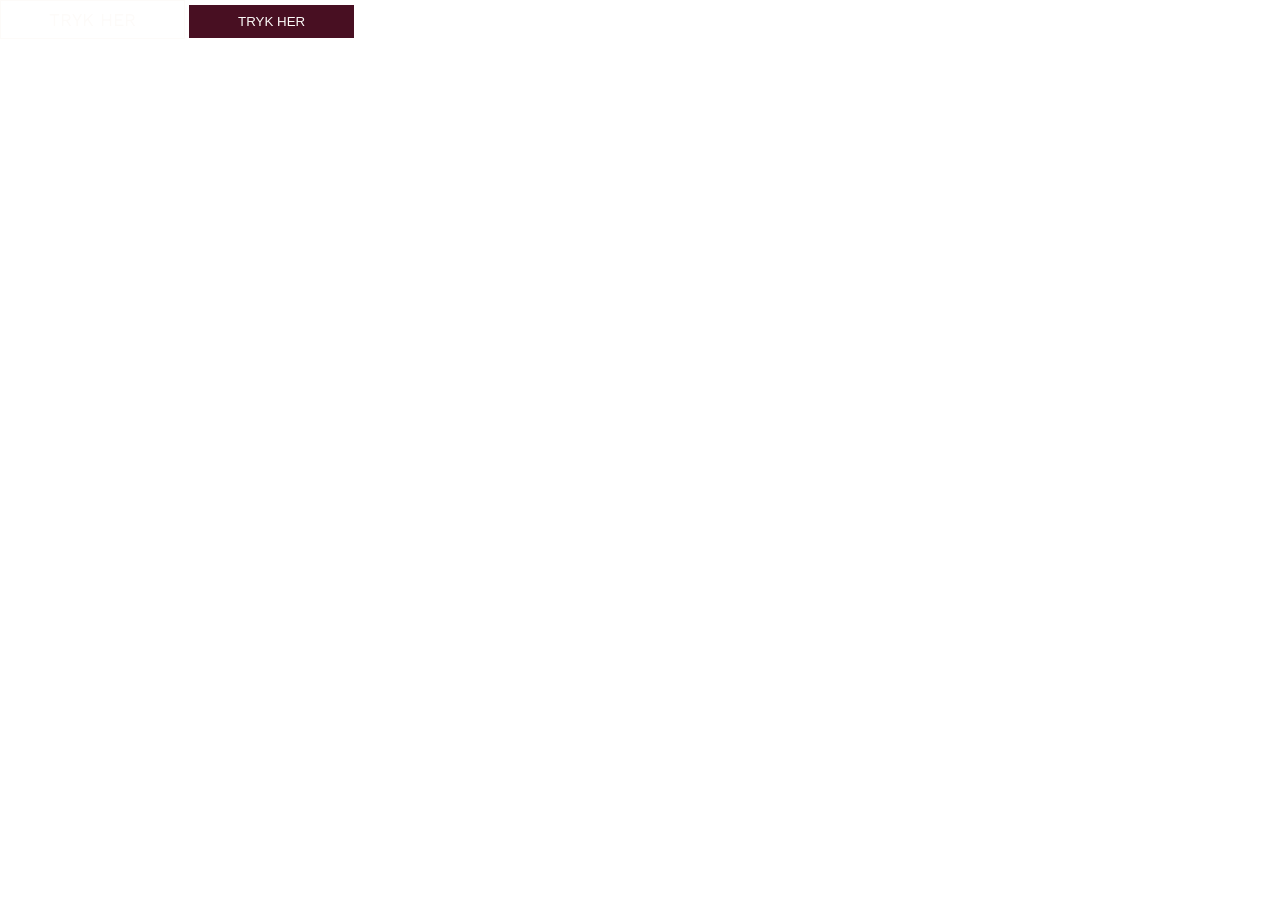
==== index.html @ fd64bf2e "opstart" ====
<!DOCTYPE html>
<html lang="en">

<head>
    <meta charset="UTF-8">
    <meta name="viewport" content="width=device-width, initial-scale=1.0">

    <link rel="preconnect" href="https://fonts.googleapis.com">
    <link rel="preconnect" href="https://fonts.gstatic.com" crossorigin>
    <link
        href="https://fonts.googleapis.com/css2?family=Cormorant+Garamond:ital,wght@0,300..700;1,300..700&family=Urbanist:ital,wght@0,100..900;1,100..900&family=Work+Sans:ital,wght@0,100..900;1,100..900&display=swap"
        rel="stylesheet">

    <link rel="stylesheet" href="system.css">
    <link rel="stylesheet" href="index.css">
    <script src="burger.js" defer></script>

    <title>Document</title>

</head>

<body>

    <button class="btn">TRYK HER</button>
    <button class="btn-secondary">TRYK HER</button>
</body>

</html>
---- system.css ----
/*
System styles
1: Reset
2: Variable & tokens
3: Layout containers & Breakpoints
4: Layout/Grid
5: Tekst & Typografi
6: Forms
7: Links & Buttons
8: Medier
9: Hjælpere
10: Komponenter
11: Animationer
12: Custom CSS
*/

/* ========== 1: Reset ========== */

* {
  margin: 0;
  padding: 0;
  box-sizing: border-box;
}

a {
  text-decoration: none;
}

img {
  max-width: 100%;
  display: block;
}

/* ========== 2: Variable & tokens ========== */

:root {
  /* farver*/
  --color-base-white: #fdfbf9;
  --color-beige: #c3b8af;
  --color-dark-red: #480f22;
  --color-base-black: #1e1c1b;

  /* Spacing */
  --space-zero: 0;
  --space-xs: 0.25rem;
  --space-sm: 0.5rem;
  --space-md: 1rem;
  --space-lg: 1.5rem;
  --space-xl: 2rem;
  --space-xxl: 3rem;
  --space-xxxl: 6rem;

  /* Font-størrelser */
  --font-size-display-lg: 55px;
  --font-size-display-sm: 25px;
  --font-size-h1-lg: 50px;
  --font-size-h1-sm: 21px;
  --font-size-h2-lg: 38px;
  --font-size-h2-sm: 18px;
  --font-size-h3-lg: 35px;
  --font-size-h3-sm: 16px;
  --font-size-h4-lg: 25px;
  --font-size-h4-sm: 14px;
  --font-size-cta-lg: 18px;
  --font-size-cta-sm: 14px;
  --font-size-p-lg: 21px;
  --font-size-p-sm: 12px;

  --font-weight-light: 300;
  --font-weight-normal: 400;
  --font-weight-bold: 700;

  /* Borders & Radius */
  --radius: 25px;

  /* Spacing */
  --space-zero: 0;
  --space-xs: 0.25rem;
  --space-sm: 0.5rem;
  --space-md: 1rem;
  --space-lg: 1.5rem;
  --space-xl: 2rem;
  --space-xxl: 3rem;
  --space-xxxl: 6rem;
}

/* Surface Tokens / classes*/
.bg-primary {
  background-color: var(--color-base-white);
}
.text-primary {
  color: var(--color-base-black);
}
.text-secondary-light {
  color: var(--color-base-white);
}

/* rounded tokens /classes */
.rounded-border {
  border-radius: var(--radius);
}

/* ========== 4: Layout/Grid ========== */

/* Grundlæggende grid (mobile-first) */
.grid {
  display: grid;
  grid-template-columns: repeat(12, 1fr);
  gap: 0.5rem;
  margin: 0 calc(0.5rem / 2);
  grid-auto-rows: minmax(2rem, auto);
}
@media (min-width: 400px) {
  .grid {
    gap: 1rem;
    margin: 0 calc(1rem / 2);
  }
}

/* Responsive kolonne-klasser  */
.col-1 {
  grid-column: auto / span 1;
}
.col-2 {
  grid-column: auto / span 2;
}
.col-3 {
  grid-column: auto / span 3;
}
.col-4 {
  grid-column: auto / span 4;
}
.col-5 {
  grid-column: auto / span 5;
}
.col-6 {
  grid-column: auto / span 6;
}
.col-7 {
  grid-column: auto / span 7;
}
.col-8 {
  grid-column: auto / span 8;
}
.col-9 {
  grid-column: auto / span 9;
}
.col-10 {
  grid-column: auto / span 10;
}
.col-11 {
  grid-column: auto / span 11;
}
.col-12 {
  grid-column: auto / span 12;
}

/* Mellemstore skærme (sm: ≥760px) */
@media (min-width: 760px) {
  .col-sm-1 {
    grid-column: auto / span 1;
  }
  .col-sm-2 {
    grid-column: auto / span 2;
  }
  .col-sm-3 {
    grid-column: auto / span 3;
  }
  .col-sm-4 {
    grid-column: auto / span 4;
  }
  .col-sm-5 {
    grid-column: auto / span 5;
  }
  .col-sm-6 {
    grid-column: auto / span 6;
  }
  .col-sm-7 {
    grid-column: auto / span 7;
  }
  .col-sm-8 {
    grid-column: auto / span 8;
  }
  .col-sm-9 {
    grid-column: auto / span 9;
  }
  .col-sm-10 {
    grid-column: auto / span 10;
  }
  .col-sm-11 {
    grid-column: auto / span 11;
  }
  .col-sm-12 {
    grid-column: auto / span 12;
  }
}

/* Store skærme (md: ≥960px) */
@media (min-width: 960px) {
  .col-md-1 {
    grid-column: auto / span 1;
  }
  .col-md-2 {
    grid-column: auto / span 2;
  }
  .col-md-3 {
    grid-column: auto / span 3;
  }
  .col-md-4 {
    grid-column: auto / span 4;
  }
  .col-md-5 {
    grid-column: auto / span 5;
  }
  .col-md-6 {
    grid-column: auto / span 6;
  }
  .col-md-7 {
    grid-column: auto / span 7;
  }
  .col-md-8 {
    grid-column: auto / span 8;
  }
  .col-md-9 {
    grid-column: auto / span 9;
  }
  .col-md-10 {
    grid-column: auto / span 10;
  }
  .col-md-11 {
    grid-column: auto / span 11;
  }
  .col-md-12 {
    grid-column: auto / span 12;
  }
}

/* Extra store skærme (lg: ≥1280px) */
@media (min-width: 1280px) {
  .col-lg-1 {
    grid-column: auto / span 1;
  }
  .col-lg-2 {
    grid-column: auto / span 2;
  }
  .col-lg-3 {
    grid-column: auto / span 3;
  }
  .col-lg-4 {
    grid-column: auto / span 4;
  }
  .col-lg-5 {
    grid-column: auto / span 5;
  }
  .col-lg-6 {
    grid-column: auto / span 6;
  }
  .col-lg-7 {
    grid-column: auto / span 7;
  }
  .col-lg-8 {
    grid-column: auto / span 8;
  }
  .col-lg-9 {
    grid-column: auto / span 9;
  }
  .col-lg-10 {
    grid-column: auto / span 10;
  }
  .col-lg-11 {
    grid-column: auto / span 11;
  }
  .col-lg-12 {
    grid-column: auto / span 12;
  }
}

/* Col-start classes til at definere startpositioner...*/
.col-start-1 {
  grid-column-start: 1;
}
.col-start-2 {
  grid-column-start: 2;
}
.col-start-3 {
  grid-column-start: 3;
}
.col-start-4 {
  grid-column-start: 4;
}
.col-start-5 {
  grid-column-start: 5;
}
.col-start-6 {
  grid-column-start: 6;
}
.col-start-7 {
  grid-column-start: 7;
}
.col-start-8 {
  grid-column-start: 8;
}
.col-start-9 {
  grid-column-start: 9;
}
.col-start-10 {
  grid-column-start: 10;
}
.col-start-11 {
  grid-column-start: 11;
}
.col-start-12 {
  grid-column-start: 12;
}

/* Mellemstore skærme (sm: ≥760px) */
@media (min-width: 760px) {
  .col-sm-start-1 {
    grid-column-start: 1;
  }
  .col-sm-start-2 {
    grid-column-start: 2;
  }
  .col-sm-start-3 {
    grid-column-start: 3;
  }
  .col-sm-start-4 {
    grid-column-start: 4;
  }
  .col-sm-start-5 {
    grid-column-start: 5;
  }
  .col-sm-start-6 {
    grid-column-start: 6;
  }
  .col-sm-start-7 {
    grid-column-start: 7;
  }
  .col-sm-start-8 {
    grid-column-start: 8;
  }
  .col-sm-start-9 {
    grid-column-start: 9;
  }
  .col-sm-start-10 {
    grid-column-start: 10;
  }
  .col-sm-start-11 {
    grid-column-start: 11;
  }
  .col-sm-start-12 {
    grid-column-start: 12;
  }
}

/* Store skærme (md: ≥960px) */
@media (min-width: 960px) {
  .col-md-start-1 {
    grid-column-start: 1;
  }
  .col-md-start-2 {
    grid-column-start: 2;
  }
  .col-md-start-3 {
    grid-column-start: 3;
  }
  .col-md-start-4 {
    grid-column-start: 4;
  }
  .col-md-start-5 {
    grid-column-start: 5;
  }
  .col-md-start-6 {
    grid-column-start: 6;
  }
  .col-md-start-7 {
    grid-column-start: 7;
  }
  .col-md-start-8 {
    grid-column-start: 8;
  }
  .col-md-start-9 {
    grid-column-start: 9;
  }
  .col-md-start-10 {
    grid-column-start: 10;
  }
  .col-md-start-11 {
    grid-column-start: 11;
  }
  .col-md-start-12 {
    grid-column-start: 12;
  }
}

/* Extra store skærme (lg: ≥1200px) */
@media (min-width: 1200px) {
  .col-lg-start-1 {
    grid-column-start: 1;
  }
  .col-lg-start-2 {
    grid-column-start: 2;
  }
  .col-lg-start-3 {
    grid-column-start: 3;
  }
  .col-lg-start-4 {
    grid-column-start: 4;
  }
  .col-lg-start-5 {
    grid-column-start: 5;
  }
  .col-lg-start-6 {
    grid-column-start: 6;
  }
  .col-lg-start-7 {
    grid-column-start: 7;
  }
  .col-lg-start-8 {
    grid-column-start: 8;
  }
  .col-lg-start-9 {
    grid-column-start: 9;
  }
  .col-lg-start-10 {
    grid-column-start: 10;
  }
  .col-lg-start-11 {
    grid-column-start: 11;
  }
  .col-lg-start-12 {
    grid-column-start: 12;
  }
}

/* Nested grid */
.nested-grid {
  display: grid;
  grid-template-columns: repeat(12, 1fr);
  gap: 1rem; /* 2 * 8px */
  margin-top: 2rem; /* 2 * 8px */
}

/* Kolonne-klasser til det nestede grid */
.nested-grid > [class*="col-"] {
  background-color: #e0e0e0;
  border: 1px solid #ccc;
}

/* Lodret justering af indhold */
.content-start {
  align-content: flex-start;
}
.content-center {
  align-content: center;
}
.content-end {
  align-content: flex-end;
}
.content-between {
  align-content: space-between;
}
.content-around {
  align-content: space-around;
}
.content-stretch {
  align-content: stretch;
}

/* Flexbox classes */

/* Flebox display */
.flex {
  display: flex;
}
.inline-flex {
  display: inline-flex;
}

/* Flebox retning */
.flex-row {
  flex-direction: row;
}
.flex-row-reverse {
  flex-direction: row-reverse;
}
.flex-col {
  flex-direction: column;
}
.flex-col-reverse {
  flex-direction: column-reverse;
}

/* Justering af indhold */
.justify-start {
  justify-content: flex-start;
}
.justify-end {
  justify-content: flex-end;
}
.justify-center {
  justify-content: center;
}
.justify-between {
  justify-content: space-between;
}
.justify-around {
  justify-content: space-around;
}
.justify-evenly {
  justify-content: space-evenly;
}

/* Lodret justering */
.items-start {
  align-items: flex-start;
}
.items-end {
  align-items: flex-end;
}
.items-center {
  align-items: center;
}
.items-baseline {
  align-items: baseline;
}
.items-stretch {
  align-items: stretch;
}

/* Individuel lodret justering */
.self-start {
  align-self: flex-start;
}
.self-end {
  align-self: flex-end;
}
.self-center {
  align-self: center;
}
.self-baseline {
  align-self: baseline;
}
.self-stretch {
  align-self: stretch;
}

/* Individuel vandret justering */
.justify-self-start {
  justify-self: start;
}
.justify-self-end {
  justify-self: end;
}
.justify-self-center {
  justify-self: center;
}
.justify-self-stretch {
  justify-self: stretch;
}

/* Omflytning */
.flex-wrap {
  flex-wrap: wrap;
}
.flex-nowrap {
  flex-wrap: nowrap;
}
.flex-wrap-reverse {
  flex-wrap: wrap-reverse;
}

/* Gaps = Afstand mellem elementer */
.gap-zero {
  gap: var(--space-zero);
}
.gap-xs {
  gap: var(--space-xs);
}
.gap-sm {
  gap: var(--space-sm);
}
.gap-md {
  gap: var(--space-md);
}
.gap-lg {
  gap: var(--space-lg);
}
.gap-xl {
  gap: var(--space-xl);
}
.gap-xxl {
  gap: var(--space-xxl);
}

/* Små skærme (≥400px) */
@media (min-width: 400px) {
  .xs\:gap-zero {
    gap: var(--space-zero);
  }
  .xs\:gap-xs {
    gap: var(--space-xs);
  }
  .xs\:gap-sm {
    gap: var(--space-sm);
  }
  .xs\:gap-md {
    gap: var(--space-md);
  }
  .xs\:gap-lg {
    gap: var(--space-lg);
  }
  .xs\:gap-xl {
    gap: var(--space-xl);
  }
  .xs\:gap-xxl {
    gap: var(--space-xxl);
  }
}

/* Tablet skærme (≥760px) */
@media (min-width: 760px) {
  .sm\:gap-zero {
    gap: var(--space-zero);
  }
  .sm\:gap-xs {
    gap: var(--space-xs);
  }
  .sm\:gap-sm {
    gap: var(--space-sm);
  }
  .sm\:gap-md {
    gap: var(--space-md);
  }
  .sm\:gap-lg {
    gap: var(--space-lg);
  }
  .sm\:gap-xl {
    gap: var(--space-xl);
  }
  .sm\:gap-xxl {
    gap: var(--space-xxl);
  }
}

/* Mellemstore skærme (≥960px) */
@media (min-width: 960px) {
  .md\:gap-zero {
    gap: var(--space-zero);
  }
  .md\:gap-xs {
    gap: var(--space-xs);
  }
  .md\:gap-sm {
    gap: var(--space-sm);
  }
  .md\:gap-md {
    gap: var(--space-md);
  }
  .md\:gap-lg {
    gap: var(--space-lg);
  }
  .md\:gap-xl {
    gap: var(--space-xl);
  }
  .md\:gap-xxl {
    gap: var(--space-xxl);
  }
}

/* Store skærme (≥1200px) */
@media (min-width: 1200px) {
  .lg\:gap-zero {
    gap: var(--space-zero);
  }
  .lg\:gap-xs {
    gap: var(--space-xs);
  }
  .lg\:gap-sm {
    gap: var(--space-sm);
  }
  .lg\:gap-md {
    gap: var(--space-md);
  }
  .lg\:gap-lg {
    gap: var(--space-lg);
  }
  .lg\:gap-xl {
    gap: var(--space-xl);
  }
  .lg\:gap-xxl {
    gap: var(--space-xxl);
  }
}

/* ========== 5: Tekst & Typografi ========== */

.display,
h1,
h2 {
  font-family: "Cormorant Garamond", serif;
}

h3,
h4 {
  font-family: "Urbanist", sans-serif;
}

p,
.btn {
  font-family: "Work Sans", sans-serif;
}

/* mobile first */
.display {
  font-size: var(--font-size-display-sm);
}
h1 {
  font-size: var(--font-size-h1-sm);
}
h2 {
  font-size: var(--font-size-h2-sm);
}
h3 {
  font-size: var(--font-size-h3-sm);
  font-weight: 200;
}
h4 {
  font-size: var(--font-size-h4-sm);
  font-weight: 100;
}
p {
  font-size: var(--font-size-p-sm);
}
.btn {
  font-size: var(--font-size-cta-sm);
}

/* desktop */
@media (min-width: 760px) {
  .display {
    font-size: var(--font-size-display-lg);
  }
  h1 {
    font-size: var(--font-size-h1-lg);
  }
  h2 {
    font-size: var(--font-size-h2-lg);
  }
  h3 {
    font-size: var(--font-size-h3-lg);
  }
  h4 {
    font-size: var(--font-size-h4-lg);
  }
  p {
    font-size: var(--font-size-p-lg);
  }
  .btn {
    font-size: var(--font-size-cta-lg);
  }
}

/* Tekstjustering */
/* Standard tekstjustering (mobil-first) */
.text-left {
  text-align: left;
}
.text-center {
  text-align: center;
}
.text-right {
  text-align: right;
}
.text-justify {
  text-align: justify;
}

/* Tablet skærme (≥760px) */
@media (min-width: 760px) {
  .sm\:text-left {
    text-align: left;
  }
  .sm\:text-center {
    text-align: center;
  }
  .sm\:text-right {
    text-align: right;
  }
  .sm\:text-justify {
    text-align: justify;
  }
}

/* Mellemstore skærme (≥960px) */
@media (min-width: 960px) {
  .md\:text-left {
    text-align: left;
  }
  .md\:text-center {
    text-align: center;
  }
  .md\:text-right {
    text-align: right;
  }
  .md\:text-justify {
    text-align: justify;
  }
}

/* Store skærme (≥1200px) */
@media (min-width: 1200px) {
  .lg\:text-left {
    text-align: left;
  }
  .lg\:text-center {
    text-align: center;
  }
  .lg\:text-right {
    text-align: right;
  }
  .lg\:text-justify {
    text-align: justify;
  }
}

/* ========== 7: links & Buttons ========== */

/* Knap-varianter */
.btn {
  background-color: transparent;
  color: var(--color-base-white);
  padding: var(--space-sm) var(--space-xxl);
  border: 1px solid var(--color-base-white);
  cursor: pointer;
  transition: background-color 0.2s ease;
  text-decoration: none;
}

.btn:hover {
  background-color: var(--color-dark-red);
  text-decoration: none;
}

.btn-secondary {
  background-color: var(--color-dark-red);
  color: var(--color-base-white);
  padding: var(--space-sm) var(--space-xxl);
  border: 1px solid var(--color-dark-red);
  cursor: pointer;
  transition: background-color 0.2s ease;
  text-decoration: none;
}

.btn-secondary:hover {
  background-color: transparent;
  color: var(--color-dark-red);
}

/* knap størrelser*/
.btn-sm {
  padding: var(--space-xs) var(--space-sm);
  font-size: var(--font-size-sm);
}

.btn-md {
  padding: var(--space-sm) var(--space-md);
  font-size: var(--font-size-base);
}

.btn-lg {
  padding: var(--space-md) var(--space-lg);
  font-size: var(--font-size-lg);
}
.btn-full {
  padding: var(--space-md) var(--space-lg);
  font-size: var(--font-size-lg);
  width: 100%;
}

/* links / a hrefs*/
a {
  color: var(--color-base-black);
  text-decoration: none;
  transition: color 0.2s ease;
}

a:hover {
  color: var(--color-dark-red);
  text-decoration: none;
}

/* ========== 8: Medier ========== */
img {
  width: 100%;
  max-width: 100%;
  height: auto;
}

/* ========== 9: Hjælpere ========== */

/*fjern tekstunderstregning*/
.text-decoration-none {
  text-decoration: none;
}

/* Mobil (default) */
.hidden {
  display: none;
}
.visible {
  display: block;
}

/* Mellemstore skærme (sm: ≥760px) */
@media (min-width: 760px) {
  .hidden-sm {
    display: none;
  }
  .visible-sm {
    display: block;
  }
}

/* Store skærme (md: ≥960px) */
@media (min-width: 960px) {
  .hidden-md {
    display: none;
  }
  .visible-md {
    display: block;
  }
}

/* Extra store skærme (lg: ≥1200px) */
@media (min-width: 1200px) {
  .hidden-lg {
    display: none;
  }
  .visible-lg {
    display: block;
  }
}

/* Padding classes */
.p-zero {
  padding: var(--space-zero);
}
.p-xs {
  padding: var(--space-xs);
}
.p-sm {
  padding: var(--space-sm);
}
.p-md {
  padding: var(--space-md);
}
.p-lg {
  padding: var(--space-lg);
}
.p-xl {
  padding: var(--space-xl);
}
.p-xxl {
  padding: var(--space-xxl);
}
.p-xxxl {
  padding: var(--space-xxxl);
}
.p-t-zero {
  padding-top: var(--space-zero);
}
.p-t-xs {
  padding-top: var(--space-xs);
}
.p-t-sm {
  padding-top: var(--space-sm);
}
.p-t-md {
  padding-top: var(--space-md);
}
.p-t-lg {
  padding-top: var(--space-lg);
}
.p-t-xl {
  padding-top: var(--space-xl);
}
.p-t-xxl {
  padding-top: var(--space-xxl);
}
.p-t-xxxl {
  padding-top: var(--space-xxxl);
}
.p-r-zero {
  padding-right: var(--space-zero);
}
.p-r-xs {
  padding-right: var(--space-xs);
}
.p-r-sm {
  padding-right: var(--space-sm);
}
.p-r-md {
  padding-right: var(--space-md);
}
.p-r-lg {
  padding-right: var(--space-lg);
}
.p-r-xl {
  padding-right: var(--space-xl);
}
.p-r-xxl {
  padding-right: var(--space-xxl);
}
.p-r-xxxl {
  padding-right: var(--space-xxxl);
}
.p-b-zero {
  padding-bottom: var(--space-zero);
}
.p-b-xs {
  padding-bottom: var(--space-xs);
}
.p-b-sm {
  padding-bottom: var(--space-sm);
}
.p-b-md {
  padding-bottom: var(--space-md);
}
.p-b-lg {
  padding-bottom: var(--space-lg);
}
.p-b-xl {
  padding-bottom: var(--space-xl);
}
.p-b-xxl {
  padding-bottom: var(--space-xxl);
}
.p-b-xxxl {
  padding-bottom: var(--space-xxxl);
}
.p-l-zero {
  padding-left: var(--space-zero);
}
.p-l-xs {
  padding-left: var(--space-xs);
}
.p-l-sm {
  padding-left: var(--space-sm);
}
.p-l-md {
  padding-left: var(--space-md);
}
.p-l-lg {
  padding-left: var(--space-lg);
}
.p-l-xl {
  padding-left: var(--space-xl);
}
.p-l-xxl {
  padding-left: var(--space-xxl);
}
.p-l-xxxl {
  padding-left: var(--space-xxxl);
}

/* Margin classes */
.m-zero {
  margin: var(--space-zero);
}
.m-xs {
  margin: var(--space-xs);
}
.m-sm {
  margin: var(--space-sm);
}
.m-md {
  margin: var(--space-md);
}
.m-lg {
  margin: var(--space-lg);
}
.m-xl {
  margin: var(--space-xl);
}
.m-xxl {
  margin: var(--space-xxl);
}
.m-xxxl {
  margin: var(--space-xxxl);
}
.m-t-zero {
  margin-top: var(--space-zero);
}
.m-t-xs {
  margin-top: var(--space-xs);
}
.m-t-sm {
  margin-top: var(--space-sm);
}
.m-t-md {
  margin-top: var(--space-md);
}
.m-t-lg {
  margin-top: var(--space-lg);
}
.m-t-xl {
  margin-top: var(--space-xl);
}
.m-t-xxl {
  margin-top: var(--space-xxl);
}
.m-t-xxxl {
  margin-top: var(--space-xxxl);
}
.m-r-zero {
  margin-right: var(--space-zero);
}
.m-r-xs {
  margin-right: var(--space-xs);
}
.m-r-sm {
  margin-right: var(--space-sm);
}
.m-r-md {
  margin-right: var(--space-md);
}
.m-r-lg {
  margin-right: var(--space-lg);
}
.m-r-xl {
  margin-right: var(--space-xl);
}
.m-r-xxl {
  margin-right: var(--space-xxl);
}
.m-r-xxxl {
  margin-right: var(--space-xxxl);
}
.m-b-zero {
  margin-bottom: var(--space-zero);
}
.m-b-xs {
  margin-bottom: var(--space-xs);
}
.m-b-sm {
  margin-bottom: var(--space-sm);
}
.m-b-md {
  margin-bottom: var(--space-md);
}
.m-b-lg {
  margin-bottom: var(--space-lg);
}
.m-b-xl {
  margin-bottom: var(--space-xl);
}
.m-b-xxl {
  margin-bottom: var(--space-xxl);
}
.m-b-xxxl {
  margin-bottom: var(--space-xxxl);
}
.m-l-zero {
  margin-left: var(--space-zero);
}
.m-l-xs {
  margin-left: var(--space-xs);
}
.m-l-sm {
  margin-left: var(--space-sm);
}
.m-l-md {
  margin-left: var(--space-md);
}
.m-l-lg {
  margin-left: var(--space-lg);
}
.m-l-xl {
  margin-left: var(--space-xl);
}
.m-l-xxl {
  margin-left: var(--space-xxl);
}
.m-l-xxxl {
  margin-left: var(--space-xxxl);
}

/* ========== 10: Komponenter ========== */

/*Navbar*/
/* Navbar styling */
.navbarfixed {
  position: fixed;
  top: 0;
  left: 0;
  width: 100%;
  background: var(--color-bright);
}
.mobile-menu {
  position: fixed;
  top: 0;
  left: 0;
  bottom: 0;
  background-color: var(--color-bright);
  width: 100%;
  padding: 96px var(--space-xl);
  z-index: 1000;
}
.mobile-menu a {
  padding: var(--space-sm) 0;
}
.logo,
.navicon {
  z-index: 1001;
}

/* ========== 11: Animationer ========== */
/* Glat scrolling for anker-links */
html {
  scroll-behavior: smooth;
}

/* ----------------------------------------------
 * Generated by Animista on 2026-10-2 15:17:36
 * Licensed under FreeBSD License.
 * See http://animista.net/license for more info. 
 * w: http://animista.net, t: @cssanimista
 * ---------------------------------------------- */

.slide-fwd-center {
  -webkit-animation: slide-fwd-center 0.45s cubic-bezier(0.25, 0.46, 0.45, 0.94)
    both;
  animation: slide-fwd-center 0.45s cubic-bezier(0.25, 0.46, 0.45, 0.94) both;
}

@-webkit-keyframes slide-fwd-center {
  0% {
    -webkit-transform: translateZ(0);
    transform: translateZ(0);
  }
  100% {
    -webkit-transform: translateZ(160px);
    transform: translateZ(160px);
  }
}
@keyframes slide-fwd-center {
  0% {
    -webkit-transform: translateZ(0);
    transform: translateZ(0);
  }
  100% {
    -webkit-transform: translateZ(160px);
    transform: translateZ(160px);
  }
}

/* ========== 12: Custom CSS ========== */
/* Tilføj dine egne brugerdefinerede stilarter her - eller tilføj dem i en separat fil */
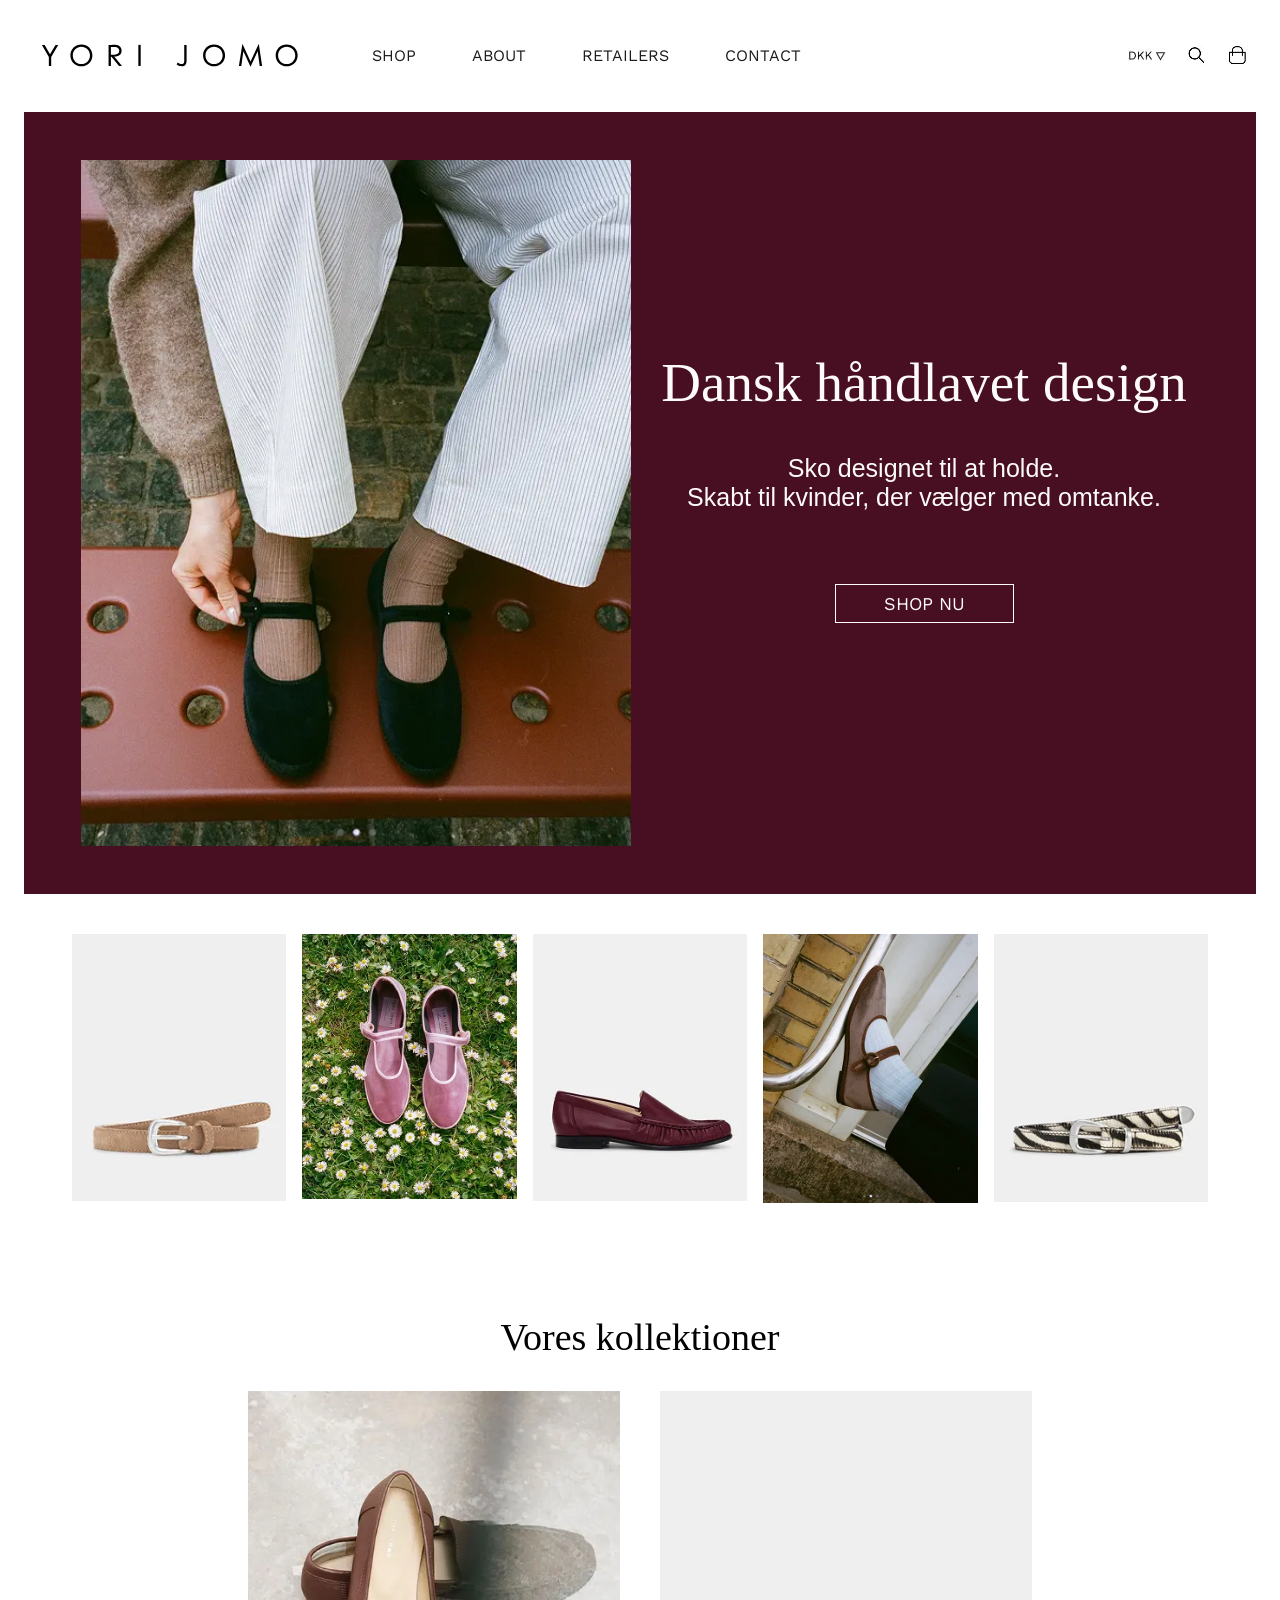
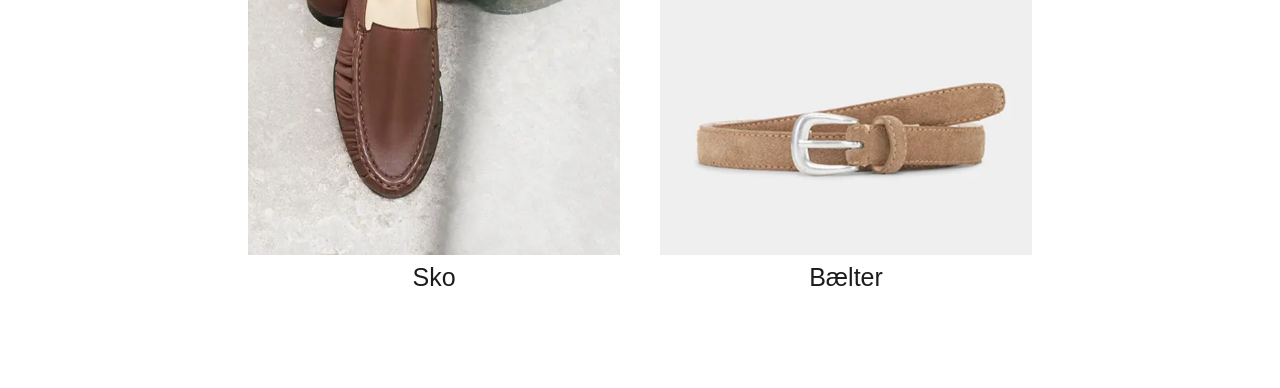
==== commit 97b297ed: "laura_update" ====
--- a/index.html
+++ b/index.html
@@ -4,6 +4,7 @@
 <head>
     <meta charset="UTF-8">
     <meta name="viewport" content="width=device-width, initial-scale=1.0">
+    <meta name="robots" content="noindex">
 
     <link rel="preconnect" href="https://fonts.googleapis.com">
     <link rel="preconnect" href="https://fonts.gstatic.com" crossorigin>
@@ -15,14 +16,92 @@
     <link rel="stylesheet" href="index.css">
     <script src="burger.js" defer></script>
 
-    <title>Document</title>
-
+    <title>Forside</title>
 </head>
 
 <body>
+    <header>
+        <nav>
+            <a href="index.html">
+                <img src="img_laura/logo.svg" alt="logo">
+            </a>
 
-    <button class="btn">TRYK HER</button>
-    <button class="btn-secondary">TRYK HER</button>
+            <button class="burger" aria-label="Åbn menu" aria-expanded="false">
+                <span></span>
+                <span></span>
+                <span></span>
+            </button>
+
+            <ul class="menu">
+                <li><a href="#">SHOP</a></li>
+                <li><a href="#">ABOUT</a></li>
+                <li><a href="#">RETAILERS</a></li>
+                <li><a href="#">CONTACT</a></li>
+            </ul>
+
+
+            <a href="#" class="navbar_icons">
+                <img src="img_laura/nav.webp" alt="icons">
+            </a>
+        </nav>
+
+    </header>
+
+    <section class="section_hero">
+        <div class="hero">
+            <div class="hero_1">
+                <img src="img_laura/hero-laura.webp" alt="hero">
+            </div>
+            <div class="hero_2">
+                <p class="display">Dansk håndlavet design</p>
+                <h4>Sko designet til at holde. <br> Skabt til kvinder, der vælger med omtanke.</h4>
+                <a href="#" class="btn read-more">
+                    <span class="button-text">SHOP NU</span>
+                    <span class="button-arrow" aria-hidden="true">→</span>
+                </a>
+            </div>
+        </div>
+    </section>
+    <section class="section_galleri">
+        <div class="galleri grid">
+            <div class="col-6 col-lg-2">
+                <img src="img_laura/galleri-1.webp" alt="shop">
+            </div>
+            <div class="col-6  col-lg-2">
+                <img src="img_laura/galleri-2.webp" alt="shop">
+            </div>
+            <div class="col-6  col-lg-2">
+                <img src="img_laura/galleri-3.webp" alt="shop">
+            </div>
+            <div class="col-6  col-lg-2">
+                <img src="img_laura/galleri-4.webp" alt="shop">
+            </div>
+            <div class="col-lg-2 galleri_mobil-skjul">
+                <img src="img_laura/galleri-5.webp" alt="shop">
+            </div>
+
+        </div>
+    </section>
+    <section class="section_kollektioner">
+        <h2>Vores kollektioner</h2>
+
+        <div class="grid gap1">
+            <div class="col-6">
+                <a href="#" class="kollektion">
+                    <img src="img_laura/kollektion_sko3.webp" alt="sko">
+                    <h4>Sko</h4>
+                </a>
+            </div>
+            <div class="col-6">
+                <a href="#" class="kollektion">
+                    <img src="img_laura/kollektion_belt.webp" alt="bælter">
+                    <h4>Bælter</h4>
+                </a>
+            </div>
+        </div>
+
+    </section>
+
 </body>
 
 </html>
--- a/system.css
+++ b/system.css
@@ -693,7 +693,7 @@
   }
 }
 
-/* ========== 5: Tekst & Typografi ========== */
+/* ========== 5: Tekst & Typografi, fonte ========== */
 
 .display,
 h1,
@@ -707,7 +707,8 @@
 }
 
 p,
-.btn {
+.btn,
+.menu {
   font-family: "Work Sans", sans-serif;
 }
 
@@ -838,7 +839,8 @@
 }
 
 .btn:hover {
-  background-color: var(--color-dark-red);
+  background-color: var(--color-base-white);
+  color: var(--color-dark-red);
   text-decoration: none;
 }
 
@@ -1229,8 +1231,7 @@
  * ---------------------------------------------- */
 
 .slide-fwd-center {
-  -webkit-animation: slide-fwd-center 0.45s cubic-bezier(0.25, 0.46, 0.45, 0.94)
-    both;
+  -webkit-animation: slide-fwd-center 0.45s cubic-bezier(0.25, 0.46, 0.45, 0.94) both;
   animation: slide-fwd-center 0.45s cubic-bezier(0.25, 0.46, 0.45, 0.94) both;
 }
 
--- a/index.css
+++ b/index.css
@@ -0,0 +1,226 @@
+/********************* MOBIL *********************/
+/* hero sektion */
+.hero {
+  background-color: var(--color-dark-red);
+  padding: var(--space-lg);
+  display: flex;
+  flex-direction: column;
+  gap: var(--space-xl);
+  color: var(--color-base-white);
+}
+
+.hero_2 {
+  display: flex;
+  flex-direction: column;
+  align-items: center;
+  text-align: center;
+  gap: var(--space-lg);
+}
+
+.hero_2 a {
+  margin: 1rem 0;
+}
+
+.section_hero {
+  padding: 0 0 1.5rem;
+}
+
+.hero_1 img {
+  width: 100%;
+  max-width: 400px;
+  height: auto;
+  margin: 0 auto;
+}
+
+/* Galleri sektion */
+.galleri_mobil-skjul {
+  display: none;
+}
+
+/* Kollektioner */
+.section_kollektioner h2 {
+  text-align: center;
+  margin-bottom: 1rem;
+}
+.kollektion h4 {
+  text-align: center;
+  margin-top: var(--space-sm);
+}
+
+.section_kollektioner {
+  margin: 4rem 1rem;
+}
+
+/* HEADER NAVBAR */
+header nav {
+  display: flex;
+  align-items: center;
+  margin: 1rem;
+}
+
+.menu {
+  list-style: none;
+  display: none; /* skjult i mobil */
+}
+
+.navbar_icons {
+  display: none;
+}
+
+/* Burger menu */
+.burger {
+  display: flex;
+  flex-direction: column;
+  gap: 6px;
+  padding: 0;
+  margin-left: auto;
+  border: none;
+  background: none;
+  cursor: pointer;
+}
+
+.burger span {
+  width: 25px;
+  height: 2px;
+  background-color: var(--color-base-black);
+  display: block;
+}
+
+/* Når menuen åbnes */
+nav.active .menu {
+  display: flex;
+  flex-direction: column;
+  gap: 1.5rem;
+  position: absolute;
+  top: 100%;
+  left: 0;
+  width: 100%;
+  margin: 0;
+  padding: 2rem;
+  box-sizing: border-box;
+  background-color: var(--color-base-white);
+  border: 1px solid var(--color-base-black);
+  z-index: 10;
+}
+
+header nav {
+  position: relative;
+}
+
+/* KNAP */
+/* Pilen er skjult som standard */
+.button-arrow {
+  position: absolute;
+  left: 50%;
+  top: 50%;
+  font-size: 2rem;
+  line-height: 1;
+  opacity: 0;
+  transform: translate(-50%, -50%) translateX(-10px);
+  transition:
+    opacity 0.3s ease,
+    transform 0.3s ease;
+}
+
+/* Teksten forsvinder */
+.read-more:hover .button-text {
+  opacity: 0;
+}
+
+/* Pilen vises */
+.read-more:hover .button-arrow {
+  opacity: 1;
+  transform: translate(-50%, -50%) translateX(0);
+}
+
+/* Glidende overgang på teksten */
+.button-text {
+  transition: opacity 0.3s ease;
+}
+
+.read-more {
+  position: relative;
+}
+
+/********************* DESKTOP *********************/
+@media (min-width: 760px) {
+  /* hero desktop */
+  .hero {
+    display: grid;
+    grid-template-columns: 1fr 1fr;
+    align-items: center;
+    gap: 0rem;
+    padding: var(--space-xxl);
+  }
+
+  .section_hero {
+    padding: 0rem 1.5rem 1.5rem;
+  }
+
+  .hero_2 {
+    gap: 40px;
+  }
+
+  .hero_2 a {
+    margin: 2rem 0;
+  }
+
+  .hero_1 img {
+    max-width: 550px;
+  }
+
+  /* Galleri */
+  .galleri {
+    padding: 1rem 4rem;
+    grid-template-columns: repeat(5, minmax(0, 1fr));
+  }
+  .galleri > div {
+    grid-column: auto;
+  }
+
+  .galleri_mobil-skjul {
+    display: block;
+  }
+
+  /* kollektioner */
+  .section_kollektioner h2 {
+    font-size: 38px;
+    font-weight: 400;
+    margin-bottom: 2rem;
+  }
+
+  .section_kollektioner {
+    margin: 6rem 15rem;
+  }
+
+  .gap1 {
+    gap: 2.5rem;
+  }
+
+  /* HEADER NAVBAR */
+  header nav {
+    margin: 1.7rem 1rem;
+  }
+
+  .menu {
+    gap: 3.5rem;
+    list-style: none;
+    display: block;
+    display: flex;
+    align-items: center;
+    margin: 0 3.5rem;
+  }
+
+  header nav > a:last-child {
+    margin-left: auto;
+    padding: 0 1rem 0 0;
+  }
+
+  .navbar_icons {
+    display: block;
+  }
+
+  .burger {
+    display: none;
+  }
+}
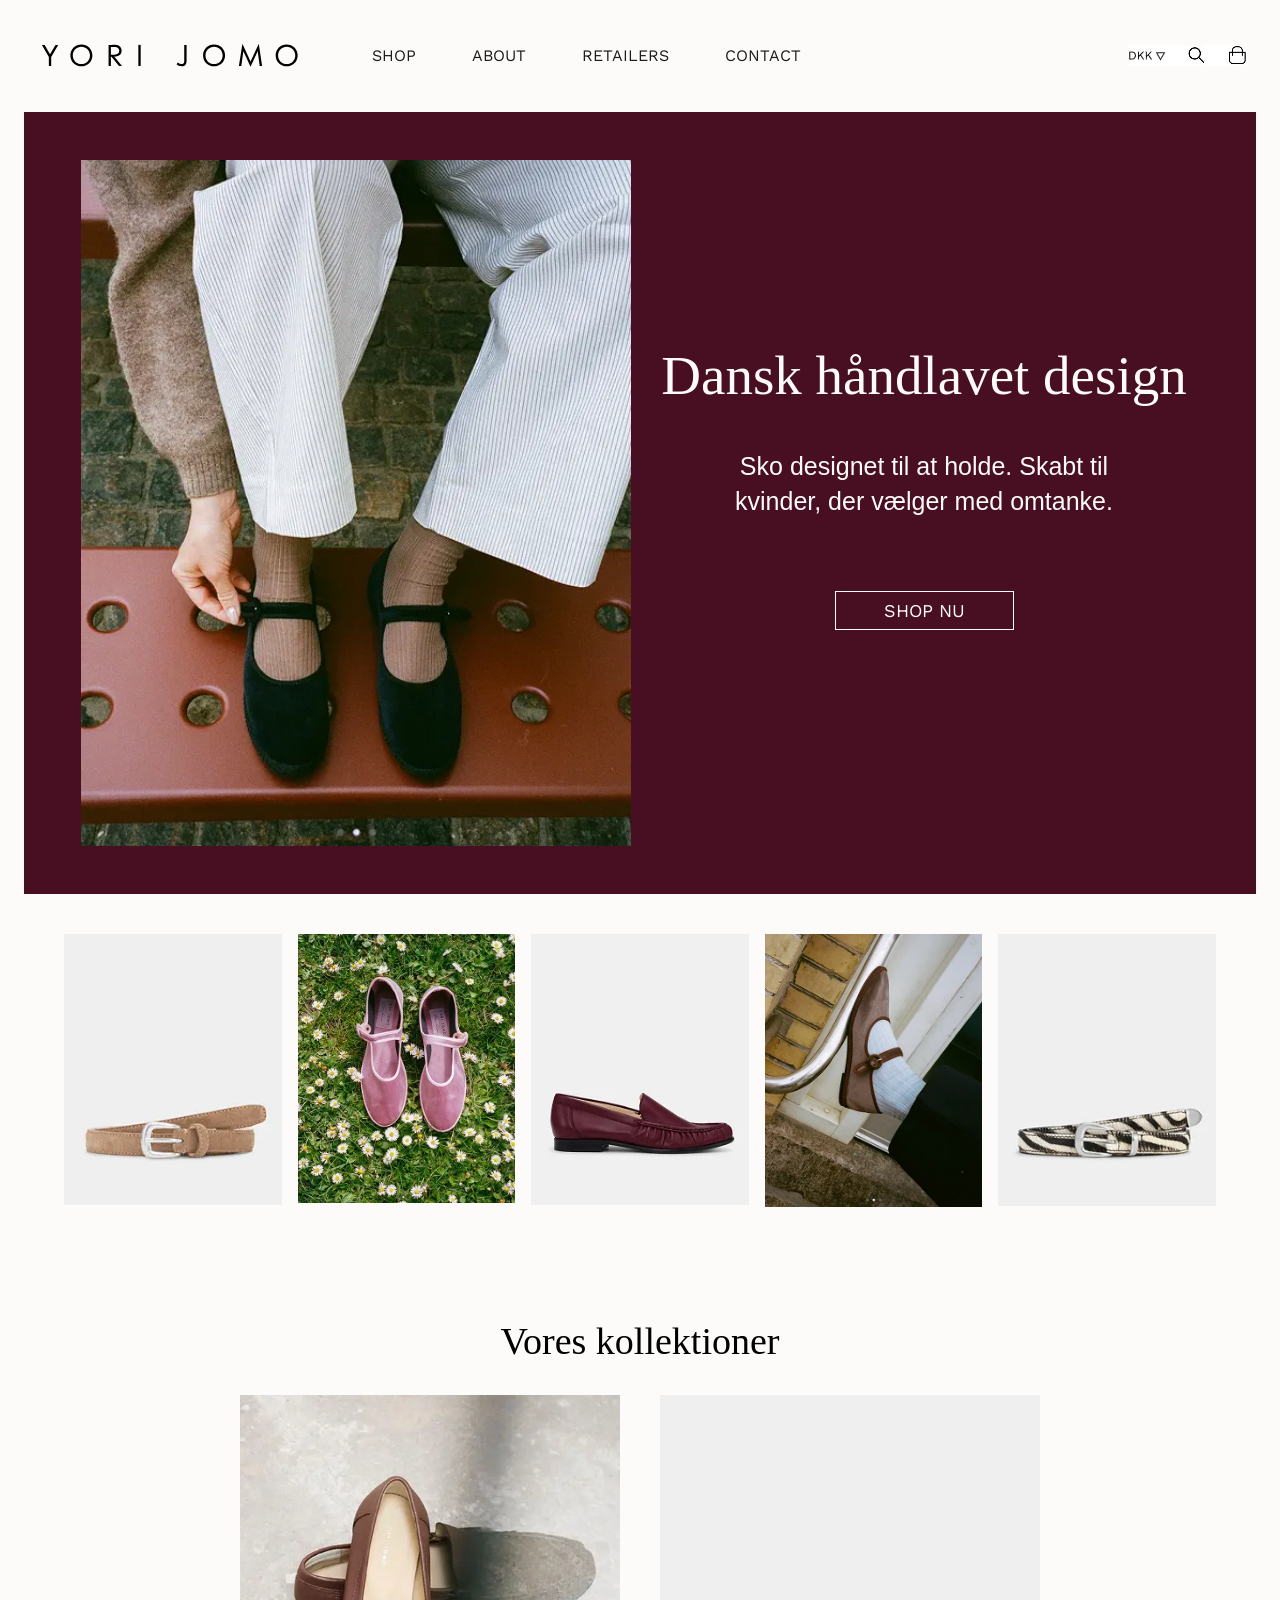
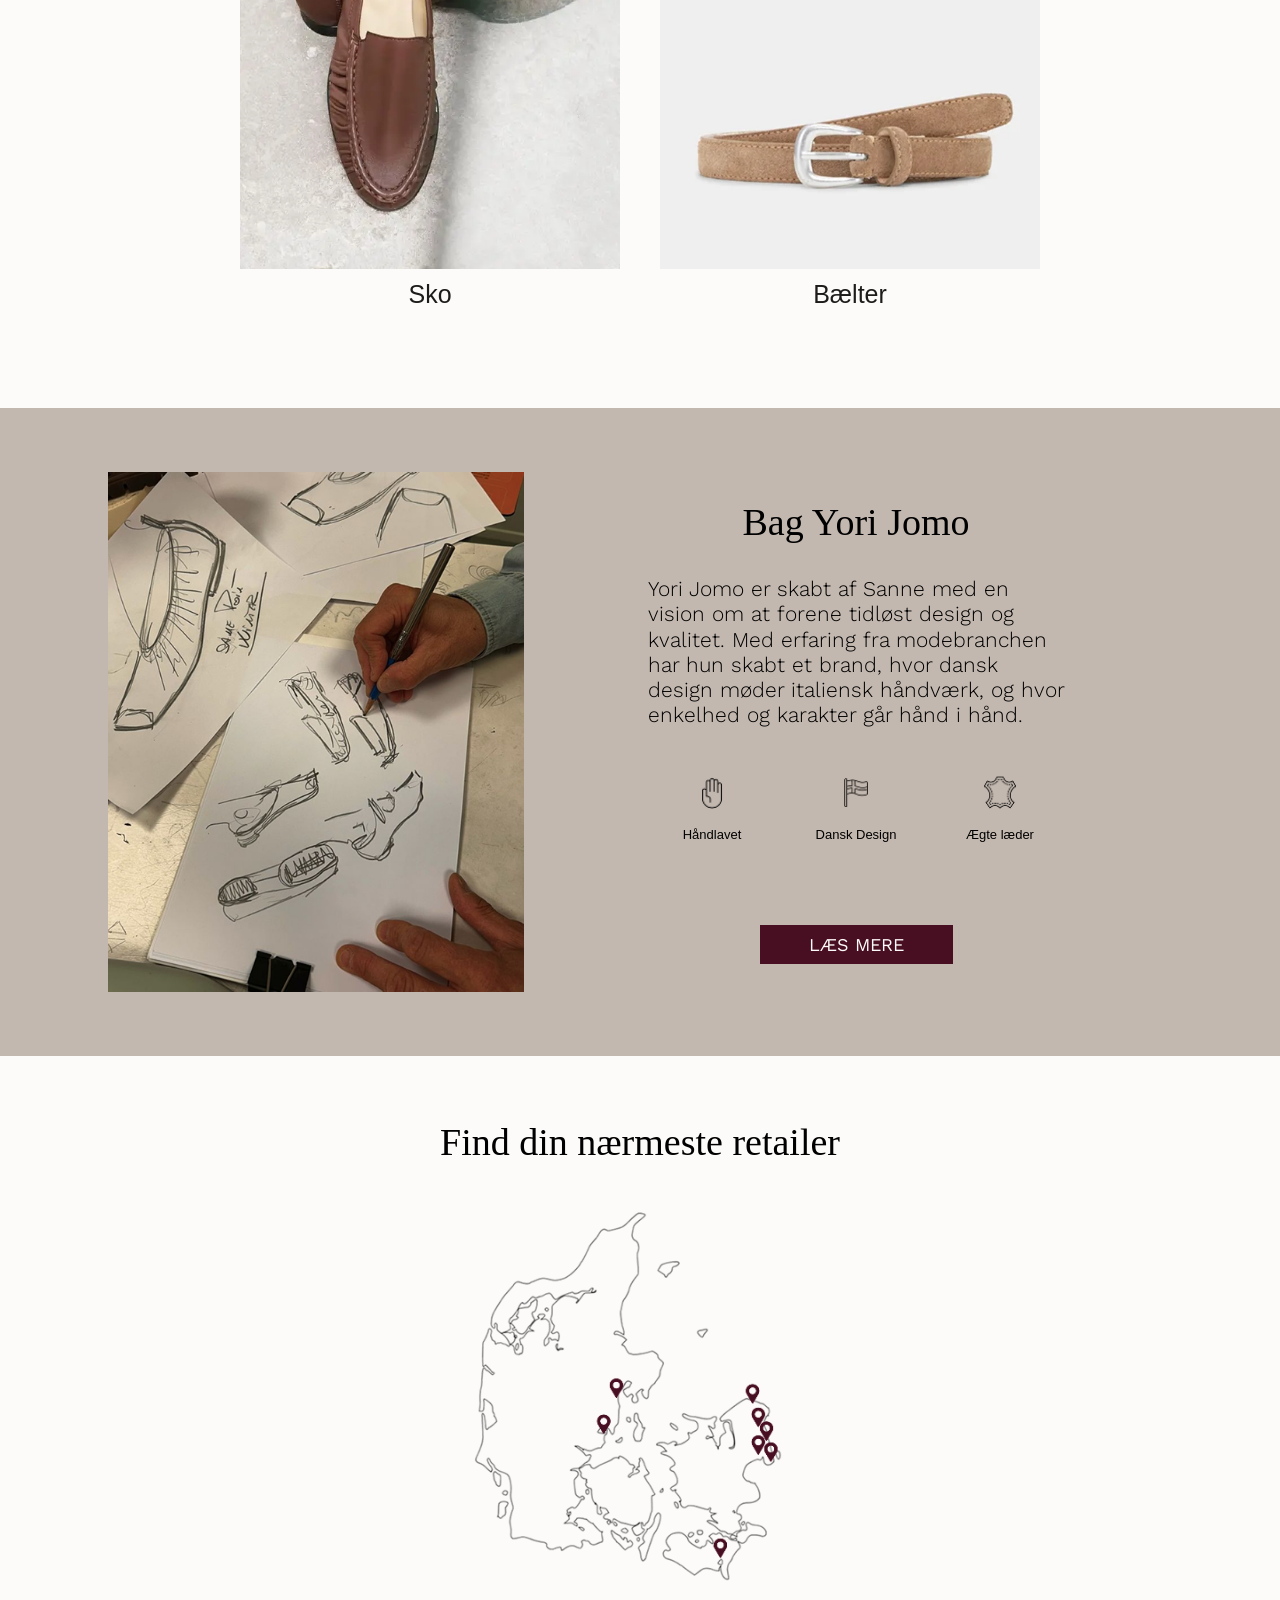
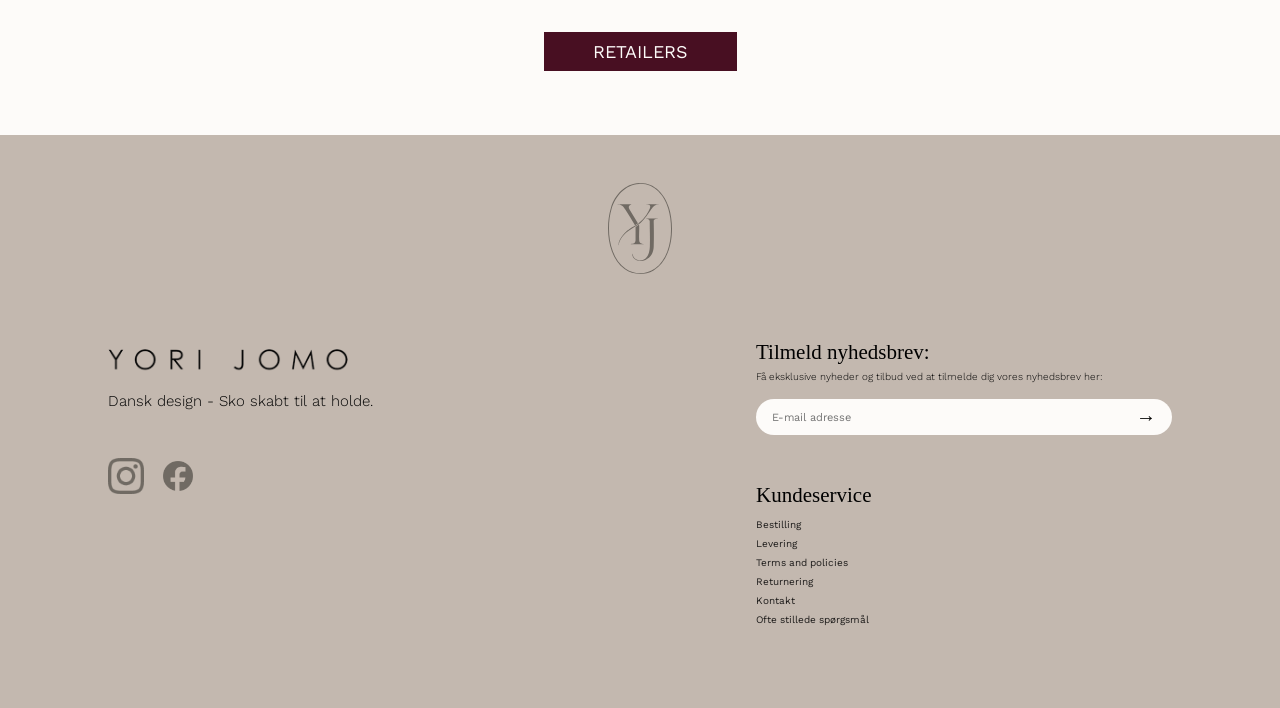
==== commit 07e534da: "update2" ====
--- a/index.html
+++ b/index.html
@@ -14,6 +14,7 @@
 
     <link rel="stylesheet" href="system.css">
     <link rel="stylesheet" href="index.css">
+    <link rel="stylesheet" href="ekstra.css">
     <script src="burger.js" defer></script>
 
     <title>Forside</title>
@@ -47,60 +48,187 @@
 
     </header>
 
-    <section class="section_hero">
-        <div class="hero">
-            <div class="hero_1">
-                <img src="img_laura/hero-laura.webp" alt="hero">
-            </div>
-            <div class="hero_2">
-                <p class="display">Dansk håndlavet design</p>
-                <h4>Sko designet til at holde. <br> Skabt til kvinder, der vælger med omtanke.</h4>
-                <a href="#" class="btn read-more">
-                    <span class="button-text">SHOP NU</span>
-                    <span class="button-arrow" aria-hidden="true">→</span>
+    <main>
+        <section class="section_hero">
+            <div class="hero">
+                <div class="hero_1">
+                    <img src="img_laura/hero-laura.webp" alt="hero">
+                </div>
+                <div class="hero_2">
+                    <p class="display">Dansk håndlavet design</p>
+                    <h4>Sko designet til at holde. Skabt til <br> kvinder, der vælger med omtanke.</h4>
+                    <a href="#" class="btn read-more">
+                        <span class="button-text">SHOP NU</span>
+                        <span class="button-arrow" aria-hidden="true">→</span>
+                    </a>
+                </div>
+            </div>
+        </section>
+        <section class="section_galleri">
+            <div class="galleri grid">
+                <div class="col-6 col-lg-2">
+                    <img src="img_laura/galleri-1.webp" alt="shop">
+                </div>
+                <div class="col-6  col-lg-2">
+                    <img src="img_laura/galleri-2.webp" alt="shop">
+                </div>
+                <div class="col-6  col-lg-2">
+                    <img src="img_laura/galleri-3.webp" alt="shop">
+                </div>
+                <div class="col-6  col-lg-2">
+                    <img src="img_laura/galleri-4.webp" alt="shop">
+                </div>
+                <div class="col-lg-2 galleri_mobil-skjul">
+                    <img src="img_laura/galleri-5.webp" alt="shop">
+                </div>
+
+            </div>
+        </section>
+        <section class="section_kollektioner">
+            <h2>Vores kollektioner</h2>
+
+            <div class="grid gap1">
+                <div class="col-6">
+                    <a href="#" class="kollektion">
+                        <img src="img_laura/kollektion_sko3.webp" alt="sko">
+                        <h4>Sko</h4>
+                    </a>
+                </div>
+                <div class="col-6">
+                    <a href="#" class="kollektion">
+                        <img src="img_laura/kollektion_belt.webp" alt="bælter">
+                        <h4>Bælter</h4>
+                    </a>
+                </div>
+            </div>
+
+        </section>
+        <section class="grid bag-yori-jomo">
+
+            <!-- Billede til venstre -->
+            <div class="col-12 col-md-4 col-md-start-2">
+                <img src="img/designtegning.png" alt="Billede af en masse tegninger af sko">
+            </div>
+
+            <!-- Indhold til højre -->
+            <div class="col-12 col-md-4 col-md-start-7 yori-content">
+
+                <h2>Bag Yori Jomo</h2>
+
+                <p>
+                    Yori Jomo er skabt af Sanne med en vision om at forene
+                    tidløst design og kvalitet. Med erfaring fra modebranchen
+                    har hun skabt et brand, hvor dansk design møder italiensk
+                    håndværk, og hvor enkelhed og karakter går hånd i hånd.
+                </p>
+
+                <!-- Ikoner -->
+                <div class="grid yori-icons">
+
+                    <div class="col-4">
+                        <img src="img/ikon1.png" alt="">
+                        <h4>Håndlavet</h4>
+                    </div>
+
+                    <div class="col-4">
+                        <img src="img/ikon2.png" alt="">
+                        <h4>Dansk Design</h4>
+                    </div>
+
+                    <div class="col-4">
+                        <img src="img/ikon3.png" alt="">
+                        <h4>Ægte læder</h4>
+                    </div>
+
+                </div>
+
+                <!-- Knap -->
+                <div class="yori-button">
+                    <button class="btn-secondary yori-button read-more">
+                        <span class="button-text">LÆS MERE</span>
+                        <span class="button-arrow" aria-hidden="true">→</span>
+                    </button>
+                </div>
+
+            </div>
+
+        </section>
+
+        <section class="grid retailers">
+            <div class="col-12 col-md-4 col-md-start-5">
+                <div>
+                    <h2>Find din nærmeste retailer</h2>
+                </div>
+                <div>
+                    <img src="img/retailers.png" alt="kort over butikker">
+                </div>
+                <div>
+                    <button class="btn-secondary read-more">
+                        <span class="button-text">RETAILERS</span>
+                        <span class="button-arrow" aria-hidden="true">→</span>
+                    </button>
+                </div>
+            </div>
+
+        </section>
+
+    </main>
+
+
+
+    <footer class="grid footer">
+
+        <!-- Ikon øverst i midten -->
+        <div class="col-2 col-start-6 col-md-2 col-md-start-6 footer-icon">
+            <img src="img/yi_ikon.svg" alt="Yori Jomo ikon">
+        </div>
+
+        <!-- Venstre side: logo og sociale medier -->
+        <div class="col-12 col-md-4 col-md-start-2 footer-brand">
+            <img class="footer-logo" src="img/logo_footer.png" alt="Yori Jomo logo">
+
+            <p>Dansk design - Sko skabt til at holde.</p>
+
+            <div class="footer-socials">
+                <a href="#" aria-label="Instagram">
+                    <img src="img/insta.png" alt="">
                 </a>
+                <a href="#" aria-label="Facebook">
+                    <img src="img/facebook.png" alt="">
+                </a>
             </div>
         </div>
-    </section>
-    <section class="section_galleri">
-        <div class="galleri grid">
-            <div class="col-6 col-lg-2">
-                <img src="img_laura/galleri-1.webp" alt="shop">
-            </div>
-            <div class="col-6  col-lg-2">
-                <img src="img_laura/galleri-2.webp" alt="shop">
-            </div>
-            <div class="col-6  col-lg-2">
-                <img src="img_laura/galleri-3.webp" alt="shop">
-            </div>
-            <div class="col-6  col-lg-2">
-                <img src="img_laura/galleri-4.webp" alt="shop">
-            </div>
-            <div class="col-lg-2 galleri_mobil-skjul">
-                <img src="img_laura/galleri-5.webp" alt="shop">
+
+        <!-- Højre side -->
+        <div class="col-12 col-md-4 col-md-start-8 footer-info">
+
+            <div class="footer-newsletter">
+                <h2>Tilmeld nyhedsbrev:</h2>
+                <p>Få eksklusive nyheder og tilbud ved at tilmelde dig vores nyhedsbrev her:</p>
+
+                <form>
+                    <input type="email" placeholder="E-mail adresse" aria-label="E-mail adresse">
+                    <button type="submit" aria-label="Tilmeld">
+                        →
+                    </button>
+                </form>
+            </div>
+
+            <div class="footer-customer">
+                <h2>Kundeservice</h2>
+                <ul>
+                    <li><a href="#">Bestilling</a></li>
+                    <li><a href="#">Levering</a></li>
+                    <li><a href="#">Terms and policies</a></li>
+                    <li><a href="#">Returnering</a></li>
+                    <li><a href="#">Kontakt</a></li>
+                    <li><a href="#">Ofte stillede spørgsmål</a></li>
+                </ul>
             </div>
 
         </div>
-    </section>
-    <section class="section_kollektioner">
-        <h2>Vores kollektioner</h2>
-
-        <div class="grid gap1">
-            <div class="col-6">
-                <a href="#" class="kollektion">
-                    <img src="img_laura/kollektion_sko3.webp" alt="sko">
-                    <h4>Sko</h4>
-                </a>
-            </div>
-            <div class="col-6">
-                <a href="#" class="kollektion">
-                    <img src="img_laura/kollektion_belt.webp" alt="bælter">
-                    <h4>Bælter</h4>
-                </a>
-            </div>
-        </div>
-
-    </section>
+
+    </footer>
 
 </body>
 
--- a/system.css
+++ b/system.css
@@ -31,6 +31,10 @@
   display: block;
 }
 
+html {
+  background-color: var(--color-base-white);
+}
+
 /* ========== 2: Variable & tokens ========== */
 
 :root {
@@ -107,13 +111,13 @@
   display: grid;
   grid-template-columns: repeat(12, 1fr);
   gap: 0.5rem;
-  margin: 0 calc(0.5rem / 2);
+  /*margin: 0 calc(0.5rem / 2);*/
   grid-auto-rows: minmax(2rem, auto);
 }
 @media (min-width: 400px) {
   .grid {
     gap: 1rem;
-    margin: 0 calc(1rem / 2);
+    /*margin: 0 calc(1rem / 2);*/
   }
 }
 
@@ -708,7 +712,8 @@
 
 p,
 .btn,
-.menu {
+.menu,
+.btn-secondary {
   font-family: "Work Sans", sans-serif;
 }
 
@@ -721,6 +726,7 @@
 }
 h2 {
   font-size: var(--font-size-h2-sm);
+  font-weight: 400;
 }
 h3 {
   font-size: var(--font-size-h3-sm);
@@ -729,11 +735,15 @@
 h4 {
   font-size: var(--font-size-h4-sm);
   font-weight: 100;
+  line-height: 1.4;
 }
 p {
   font-size: var(--font-size-p-sm);
-}
-.btn {
+  font-weight: 300;
+  line-height: 1.2;
+}
+.btn,
+.btn-secondary {
   font-size: var(--font-size-cta-sm);
 }
 
@@ -757,7 +767,8 @@
   p {
     font-size: var(--font-size-p-lg);
   }
-  .btn {
+  .btn,
+  .btn-secondary {
     font-size: var(--font-size-cta-lg);
   }
 }
--- a/ekstra.css
+++ b/ekstra.css
@@ -0,0 +1,233 @@
+/* Bag Yori Jomo */
+.bag-yori-jomo {
+  background-color: var(--color-beige);
+  align-items: center;
+  padding: 4rem 0;
+}
+
+/* Indhold til højre */
+.yori-content {
+  display: flex;
+  flex-direction: column;
+  justify-content: center;
+  gap: 2rem;
+}
+
+/* Overskrift */
+.yori-content h2 {
+  text-align: center;
+}
+
+/* Brødtekst */
+/* .yori-content p {
+  font-size: 16px;
+  line-height: 1.3;
+} */
+
+/* Ikoner på én række */
+.yori-icons {
+  margin: 1rem 0;
+  text-align: center;
+  align-items: start;
+}
+
+.yori-icons img {
+  width: 35px;
+  height: 35px;
+  object-fit: contain;
+  margin: 0 auto 1rem;
+}
+
+.yori-icons h4 {
+  font-size: 13px;
+}
+
+/* Knap centreret */
+.yori-button {
+  display: flex;
+  justify-content: center;
+  margin-top: 1rem;
+}
+
+@media (max-width: 960px) {
+  .bag-yori-jomo {
+    padding-left: 3rem;
+    padding-right: 3rem;
+  }
+}
+
+/* retailers */
+.retailers {
+  text-align: center;
+  padding: 4rem 0;
+}
+
+.retailers img {
+  display: block;
+  margin-inline: auto;
+  max-width: 80%;
+  margin: 2rem auto;
+}
+
+/* Footer */
+.footer {
+  background-color: var(--color-beige);
+  padding: 3rem 0 5rem;
+  align-items: start;
+}
+
+/* Ikon øverst */
+.footer-icon {
+  grid-row: 1;
+  grid-column: 6 / span 2;
+  justify-self: center;
+  width: 64px;
+}
+
+.footer-icon img {
+  width: 100%;
+  padding-bottom: 50px;
+}
+
+/* Brand til venstre */
+.footer-brand {
+  grid-row: 2;
+}
+
+.footer-logo {
+  width: 15rem;
+  margin-bottom: 0.5rem;
+}
+
+.footer-brand p {
+  font-size: 15px;
+}
+
+.footer-socials {
+  display: flex;
+  gap: 1rem;
+  margin-top: 3rem;
+}
+
+.footer-socials img {
+  width: 36px;
+  height: 36px;
+  object-fit: contain;
+}
+
+/* Nyhedsbrev og kundeservice */
+.footer-info {
+  grid-row: 2;
+}
+
+.footer-info h2 {
+  font-size: 21px;
+  font-weight: 400;
+  margin-bottom: 0.4rem;
+}
+
+.footer-info p {
+  font-size: 10px;
+  margin-bottom: 1rem;
+}
+
+.footer-newsletter form {
+  display: flex;
+  align-items: center;
+  background-color: var(--color-base-white);
+  border-radius: 30px;
+  padding: 0.4rem 1rem;
+}
+
+.footer-newsletter input {
+  width: 100%;
+  min-width: 0;
+  border: none;
+  outline: none;
+  background: transparent;
+  font-family: "Work Sans", sans-serif;
+  font-size: 11px;
+}
+
+.footer-newsletter button {
+  border: none;
+  background: transparent;
+  font-size: 20px;
+  cursor: pointer;
+}
+
+.footer-customer {
+  margin-top: 3rem;
+}
+
+.footer-customer ul {
+  list-style: none;
+}
+
+.footer-customer a {
+  font-family: "Work Sans", sans-serif;
+  font-size: 10px;
+  line-height: 1.6;
+}
+
+@media (max-width: 759px) {
+  /* Centrer hele footeren */
+  .footer {
+    text-align: center;
+    justify-items: center;
+    padding: 3rem 1.5rem;
+    gap: 2rem;
+  }
+
+  /* Ikon øverst */
+  .footer-icon {
+    grid-column: 1 / -1;
+    grid-row: 1;
+    justify-self: center;
+  }
+
+  /* Logo og tekst */
+  .footer-brand {
+    grid-column: 1 / -1;
+    grid-row: 2;
+    display: flex;
+    flex-direction: column;
+    align-items: center;
+  }
+
+  .footer-logo {
+    margin: 0 auto 0.5rem;
+  }
+
+  /* Sociale medier */
+  .footer-socials {
+    justify-content: center;
+    margin-top: 2rem;
+    margin-bottom: 2.5rem;
+  }
+
+  /* Nyhedsbrev og kundeservice */
+  .footer-info {
+    grid-column: 1 / -1;
+    grid-row: 3;
+    width: 100%;
+    display: flex;
+    flex-direction: column;
+    align-items: center;
+  }
+
+  .footer-newsletter,
+  .footer-customer {
+    width: 100%;
+    max-width: 350px;
+  }
+
+  .footer-newsletter form {
+    width: 100%;
+    margin-bottom: 1rem;
+  }
+
+  .footer-customer {
+    margin-top: 2rem;
+  }
+}
